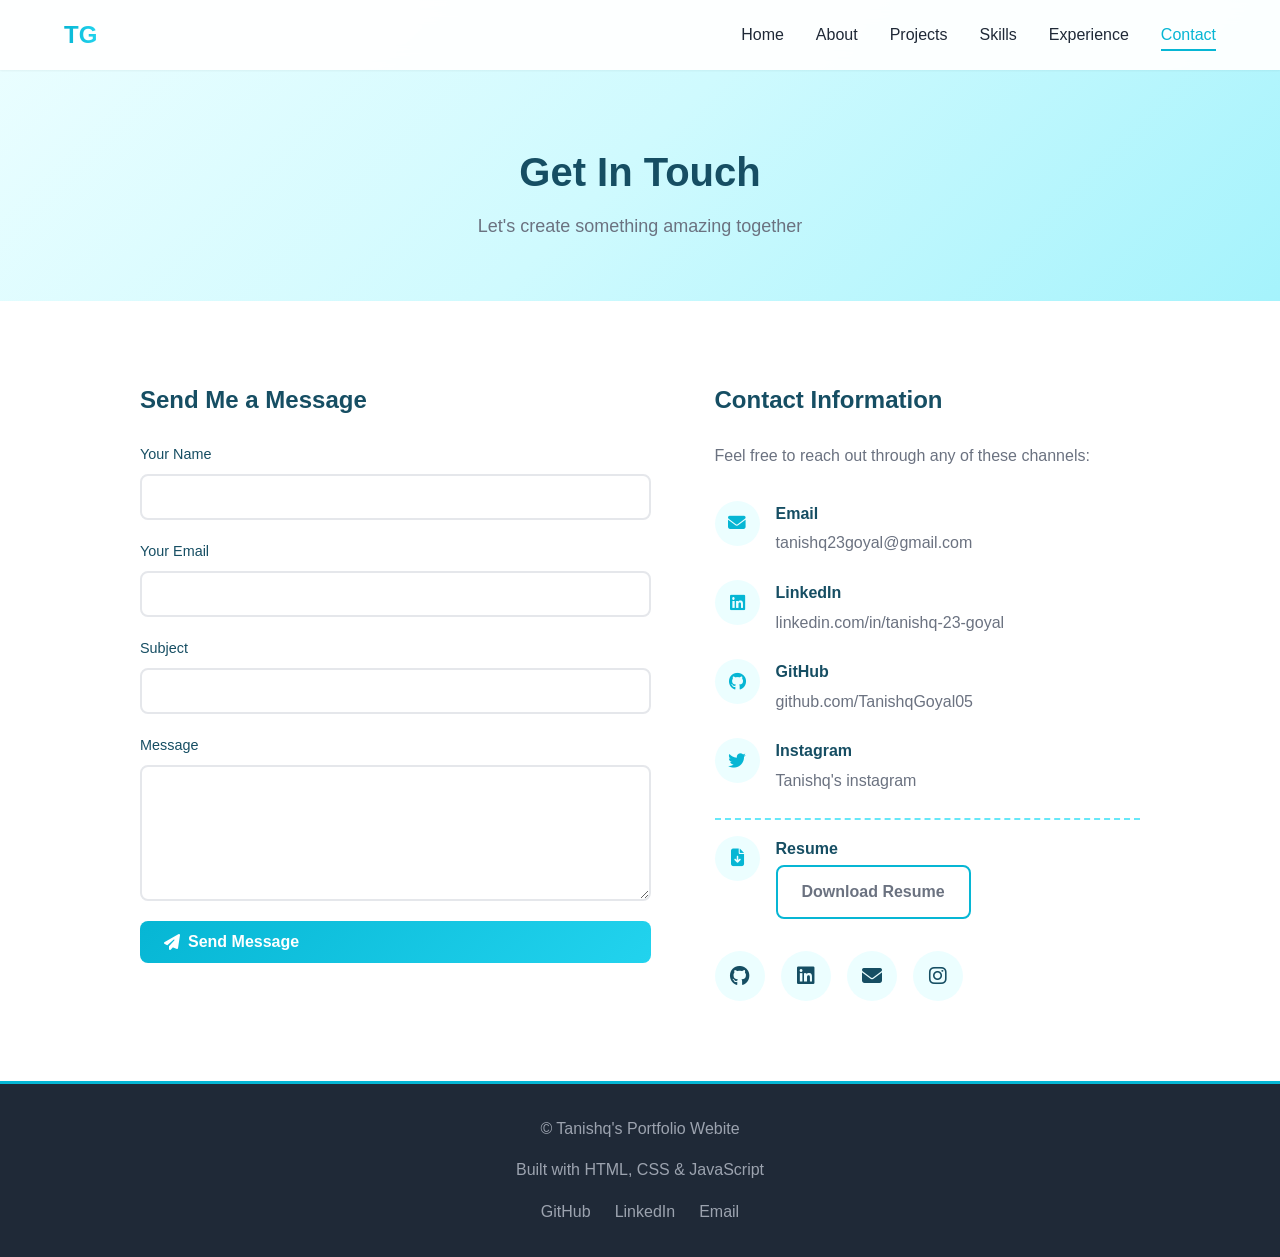
==== contact.html @ d9dd0b69 "first commit to new repo" ====
<!DOCTYPE html>
<html lang="en">
<head>
    <meta charset="UTF-8">
    <meta name="viewport" content="width=device-width, initial-scale=1.0">
    <title>Contact - Tanishq Goyal</title>
    <link rel="stylesheet" href="css/style.css">
    <link rel="stylesheet" href="https://cdnjs.cloudflare.com/ajax/libs/font-awesome/6.4.0/css/all.min.css">
</head>
<body>
    <!-- Navigation -->
    <nav class="navbar">
        <div class="container">
            <div class="logo">
                <a href="index.html">TG</a>
            </div>
            <ul class="nav-links" id="navLinks">
                <li><a href="index.html">Home</a></li>
                <li><a href="about.html">About</a></li>
                <li><a href="projects.html">Projects</a></li>
                <li><a href="skills.html">Skills</a></li>
                <li><a href="experience.html">Experience</a></li>
                <li><a href="contact.html" class="active">Contact</a></li>
            </ul>
            <div class="hamburger" id="hamburger">
                <span></span>
                <span></span>
                <span></span>
            </div>
        </div>
    </nav>

    <!-- Page Header -->
    <section class="page-header">
        <div class="container">
            <h1>Get In Touch</h1>
            <p>Let's create something amazing together</p>
        </div>
    </section>

    <!-- Contact Section -->
    <section class="contact-section">
        <div class="container">
            <div class="contact-grid">
                <!-- Contact Form -->
                <div class="contact-form-container">
                    <h2>Send Me a Message</h2>
                    <form id="contactForm" class="contact-form">
                        <div class="form-group">
                            <label for="name">Your Name</label>
                            <input type="text" id="name" name="name" required>
                        </div>
                        <div class="form-group">
                            <label for="email">Your Email</label>
                            <input type="email" id="email" name="email" required>
                        </div>
                        <div class="form-group">
                            <label for="subject">Subject</label>
                            <input type="text" id="subject" name="subject" required>
                        </div>
                        <div class="form-group">
                            <label for="message">Message</label>
                            <textarea id="message" name="message" rows="6" required></textarea>
                        </div>
                        <button type="submit" class="btn btn-primary">
                            <i class="fas fa-paper-plane"></i> Send Message
                        </button>
                    </form>
                    <div id="formStatus" class="form-status"></div>
                </div>

                <!-- Contact Info -->
                <div class="contact-info">
                    <h2>Contact Information</h2>
                    <p>Feel free to reach out through any of these channels:</p>
                    
                    <div class="contact-item">
                        <i class="fas fa-envelope"></i>
                        <div>
                            <h3>Email</h3>
                            <a href="mailto:tanishq23goyal@gmail.com">tanishq23goyal@gmail.com</a>
                        </div>
                    </div>

                    <div class="contact-item">
                        <i class="fab fa-linkedin"></i>
                        <div>
                            <h3>LinkedIn</h3>
                            <a href="https://www.linkedin.com/in/tanishq-23-goyal/" target="_blank">linkedin.com/in/tanishq-23-goyal</a>
                        </div>
                    </div>

                    <div class="contact-item">
                        <i class="fab fa-github"></i>
                        <div>
                            <h3>GitHub</h3>
                            <a href="https://github.com/TanishqGoyal05" target="_blank">github.com/TanishqGoyal05</a>
                        </div>
                    </div>

                    <div class="contact-item">
                        <i class="fab fa-twitter"></i>
                        <div>
                            <h3>Instagram</h3>
                            <a href="https://www.instagram.com/tanishq_goyal_05/" target="_blank">Tanishq's instagram</a>
                        </div>
                    </div>

                    <div class="contact-item resume-download">
                        <i class="fas fa-file-download"></i>
                        <div>
                            <h3>Resume</h3>
                            <a href="resume/Tanishq_Resume.pdf" download class="btn btn-secondary">
                                Download Resume
                            </a>
                        </div>
                    </div>

                    <div class="social-links-large">
                        <a href="https://github.com/TanishqGoyal05" target="_blank" class="social-icon">
                            <i class="fab fa-github"></i>
                        </a>
                        <a href="https://www.linkedin.com/in/tanishq-23-goyal/" target="_blank" class="social-icon">
                            <i class="fab fa-linkedin"></i>
                        </a>
                        <a href="mailto:tanishq23goyal@gmail.com" class="social-icon">
                            <i class="fas fa-envelope"></i>
                        </a>
                        <a href="https://www.instagram.com/tanishq_goyal_05/" target="_blank" class="social-icon">
                            <i class="fab fa-instagram"></i>
                        </a>
                    </div>
                </div>
            </div>
        </div>
    </section>

    <!-- Footer -->
    <footer class="footer">
        <div class="container">
            <p>&copy; Tanishq's Portfolio Webite</p>
            <p>Built with HTML, CSS & JavaScript </p></p>
            <div class="footer-links">
                <a href="https://github.com/TanishqGoyal05" target="_blank">GitHub</a>
                <a href="https://www.linkedin.com/in/tanishq-23-goyal/" target="_blank">LinkedIn</a>
                <a href="mailto:tanishq23goyal@gmail.com">Email</a>
            </div>
        </div>
    </footer>

    <script src="js/script.js"></script>
</body>
</html>
---- css/style.css ----
/* ==========================================
   CSS VARIABLES - GLOBAL + PAGE THEMES
   ========================================== */
:root {
    /* Original Global Colors */
    --primary-color: #6366f1;
    --primary-dark: #4f46e5;
    --secondary-color: #8b5cf6;
    --accent-color: #06b6d4;
    --text-dark: #1f2937;
    --text-light: #6b7280;
    --text-lighter: #9ca3af;
    --bg-white: #ffffff;
    --bg-light: #f9fafb;
    --bg-gray: #f3f4f6;
    --border-color: #e5e7eb;
    --shadow-sm: 0 1px 2px 0 rgb(0 0 0 / 0.05);
    --shadow: 0 4px 6px -1px rgb(0 0 0 / 0.1);
    --shadow-lg: 0 10px 15px -3px rgb(0 0 0 / 0.1);
    --radius: 0.5rem;
    --radius-lg: 1rem;
    --transition: all 0.3s ease;
    --container-width: 1200px;
    
    /* HOME THEME - Blue/Indigo */
    --home-primary: #6366f1;
    --home-secondary: #8b5cf6;
    --home-accent: #818cf8;
    --home-bg: linear-gradient(135deg, #eef2ff 0%, #e0e7ff 50%, #c7d2fe 100%);
    --home-bg-light: #eef2ff;
    --home-text: #312e81;
    --home-shadow: rgba(99, 102, 241, 0.25);
    
    /* ABOUT THEME - Warm Orange/Amber */
    --about-primary: #f97316;
    --about-secondary: #fb923c;
    --about-accent: #fdba74;
    --about-bg: linear-gradient(135deg, #fffbeb 0%, #fef3c7 50%, #fde68a 100%);
    --about-bg-light: #fffbeb;
    --about-text: #78350f;
    --about-shadow: rgba(249, 115, 22, 0.25);
    
    /* PROJECTS THEME - Emerald Green */
    --projects-primary: #10b981;
    --projects-secondary: #34d399;
    --projects-accent: #6ee7b7;
    --projects-bg: linear-gradient(135deg, #ecfdf5 0%, #d1fae5 50%, #a7f3d0 100%);
    --projects-bg-light: #ecfdf5;
    --projects-text: #064e3b;
    --projects-shadow: rgba(16, 185, 129, 0.25);
    
    /* SKILLS THEME - Purple/Violet */
    --skills-primary: #8b5cf6;
    --skills-secondary: #a78bfa;
    --skills-accent: #c4b5fd;
    --skills-bg: linear-gradient(135deg, #f5f3ff 0%, #ede9fe 50%, #ddd6fe 100%);
    --skills-bg-light: #f5f3ff;
    --skills-text: #4c1d95;
    --skills-shadow: rgba(139, 92, 246, 0.25);
    
    /* EXPERIENCE THEME - Rose/Pink */
    --experience-primary: #ec4899;
    --experience-secondary: #f472b6;
    --experience-accent: #f9a8d4;
    --experience-bg: linear-gradient(135deg, #fdf2f8 0%, #fce7f3 50%, #fbcfe8 100%);
    --experience-bg-light: #fdf2f8;
    --experience-text: #831843;
    --experience-shadow: rgba(236, 72, 153, 0.25);
    
    /* CONTACT THEME - Cyan/Teal */
    --contact-primary: #06b6d4;
    --contact-secondary: #22d3ee;
    --contact-accent: #67e8f9;
    --contact-bg: linear-gradient(135deg, #ecfeff 0%, #cffafe 50%, #a5f3fc 100%);
    --contact-bg-light: #ecfeff;
    --contact-text: #164e63;
    --contact-shadow: rgba(6, 182, 212, 0.25);
}

/* Reset & Base */
* {
    margin: 0;
    padding: 0;
    box-sizing: border-box;
}

html {
    scroll-behavior: smooth;
}

body {
    font-family: 'Segoe UI', Tahoma, Geneva, Verdana, sans-serif;
    line-height: 1.6;
    color: var(--text-dark);
    background-color: var(--bg-white);
}

a {
    text-decoration: none;
    color: inherit;
    transition: var(--transition);
}

img {
    max-width: 100%;
    height: auto;
    display: block;
}

.container {
    max-width: var(--container-width);
    margin: 0 auto;
    padding: 0 1.5rem;
}

/* ==========================================
   BUTTONS - BASE STYLES
   ========================================== */
.btn {
    display: inline-flex;
    align-items: center;
    gap: 0.5rem;
    padding: 0.75rem 1.5rem;
    border-radius: var(--radius);
    font-weight: 600;
    font-size: 1rem;
    cursor: pointer;
    border: none;
    transition: var(--transition);
}

.btn-primary {
    background-color: var(--primary-color);
    color: white;
}

.btn-primary:hover {
    background-color: var(--primary-dark);
    transform: translateY(-2px);
    box-shadow: var(--shadow-lg);
}

.btn-secondary {
    background-color: transparent;
    color: var(--primary-color);
    border: 2px solid var(--primary-color);
}

.btn-secondary:hover {
    background-color: var(--primary-color);
    color: white;
}

.btn-small {
    padding: 0.5rem 1rem;
    font-size: 0.875rem;
    color: var(--primary-color);
    font-weight: 600;
}

.btn-small:hover {
    color: var(--primary-dark);
}

.btn-link {
    color: var(--primary-color);
    font-weight: 600;
    padding: 0;
}

.btn-link:hover {
    color: var(--primary-dark);
    text-decoration: underline;
}

/* ==========================================
   BUTTONS - PAGE SPECIFIC THEMES
   ========================================== */

/* Home Page Buttons */
body.home .btn-primary {
    background: linear-gradient(135deg, var(--home-primary), var(--home-secondary));
}
body.home .btn-primary:hover {
    box-shadow: 0 10px 30px var(--home-shadow);
}
body.home .btn-secondary {
    color: var(--home-primary);
    border-color: var(--home-primary);
}
body.home .btn-secondary:hover {
    background: linear-gradient(135deg, var(--home-primary), var(--home-secondary));
    border-color: transparent;
}

/* About Page Buttons */
body.about .btn-primary {
    background: linear-gradient(135deg, var(--about-primary), var(--about-secondary));
}
body.about .btn-primary:hover {
    box-shadow: 0 10px 30px var(--about-shadow);
}
body.about .btn-secondary {
    color: var(--about-primary);
    border-color: var(--about-primary);
}
body.about .btn-secondary:hover {
    background: linear-gradient(135deg, var(--about-primary), var(--about-secondary));
    border-color: transparent;
}
body.about .btn-link {
    color: var(--about-primary);
}

/* Projects Page Buttons */
body.projects .btn-primary,
body.project-detail .btn-primary {
    background: linear-gradient(135deg, var(--projects-primary), var(--projects-secondary));
}
body.projects .btn-primary:hover,
body.project-detail .btn-primary:hover {
    box-shadow: 0 10px 30px var(--projects-shadow);
}
body.projects .btn-secondary,
body.project-detail .btn-secondary {
    color: var(--projects-primary);
    border-color: var(--projects-primary);
}
body.projects .btn-secondary:hover,
body.project-detail .btn-secondary:hover {
    background: linear-gradient(135deg, var(--projects-primary), var(--projects-secondary));
    border-color: transparent;
}
body.projects .btn-small,
body.project-detail .btn-small {
    color: var(--projects-primary);
}
body.projects .btn-link,
body.project-detail .btn-link {
    color: var(--projects-primary);
}

/* Skills Page Buttons */
body.skills .btn-primary {
    background: linear-gradient(135deg, var(--skills-primary), var(--skills-secondary));
}
body.skills .btn-primary:hover {
    box-shadow: 0 10px 30px var(--skills-shadow);
}

/* Experience Page Buttons */
body.experience .btn-primary {
    background: linear-gradient(135deg, var(--experience-primary), var(--experience-secondary));
}
body.experience .btn-primary:hover {
    box-shadow: 0 10px 30px var(--experience-shadow);
}
body.experience .btn-link {
    color: var(--experience-primary);
}

/* Contact Page Buttons */
body.contact .btn-primary {
    background: linear-gradient(135deg, var(--contact-primary), var(--contact-secondary));
}
body.contact .btn-primary:hover {
    box-shadow: 0 10px 30px var(--contact-shadow);
}
body.contact .btn-secondary {
    color: var(--contact-primary);
    border-color: var(--contact-primary);
}
body.contact .btn-secondary:hover {
    background: linear-gradient(135deg, var(--contact-primary), var(--contact-secondary));
    border-color: transparent;
}

/* ==========================================
   SECTION TITLES - PAGE SPECIFIC
   ========================================== */
.section-title {
    font-size: 2rem;
    margin-bottom: 2rem;
    text-align: center;
    position: relative;
    padding-bottom: 1rem;
}

.section-title::after {
    content: '';
    position: absolute;
    bottom: 0;
    left: 50%;
    transform: translateX(-50%);
    width: 60px;
    height: 4px;
    background: linear-gradient(to right, var(--primary-color), var(--secondary-color));
    border-radius: 2px;
}

body.home .section-title::after {
    background: linear-gradient(to right, var(--home-primary), var(--home-secondary));
}
body.about .section-title::after {
    background: linear-gradient(to right, var(--about-primary), var(--about-secondary));
}
body.projects .section-title::after,
body.project-detail .section-title::after {
    background: linear-gradient(to right, var(--projects-primary), var(--projects-secondary));
}
body.skills .section-title::after {
    background: linear-gradient(to right, var(--skills-primary), var(--skills-secondary));
}
body.experience .section-title::after {
    background: linear-gradient(to right, var(--experience-primary), var(--experience-secondary));
}
body.contact .section-title::after {
    background: linear-gradient(to right, var(--contact-primary), var(--contact-secondary));
}

/* ==========================================
   NAVIGATION - PAGE SPECIFIC THEMES
   ========================================== */
.navbar {
    position: fixed;
    top: 0;
    left: 0;
    right: 0;
    background-color: rgba(255, 255, 255, 0.95);
    backdrop-filter: blur(10px);
    box-shadow: var(--shadow-sm);
    z-index: 1000;
    transition: var(--transition);
}

.navbar .container {
    display: flex;
    justify-content: space-between;
    align-items: center;
    height: 70px;
}

.logo a {
    font-size: 1.5rem;
    font-weight: 800;
    background: linear-gradient(to right, var(--primary-color), var(--secondary-color));
    -webkit-background-clip: text;
    -webkit-text-fill-color: transparent;
    background-clip: text;
}

/* Page-Specific Logo Colors */
body.home .logo a {
    background: linear-gradient(to right, var(--home-primary), var(--home-secondary));
    -webkit-background-clip: text;
    background-clip: text;
}
body.about .logo a {
    background: linear-gradient(to right, var(--about-primary), var(--about-secondary));
    -webkit-background-clip: text;
    background-clip: text;
}
body.projects .logo a,
body.project-detail .logo a {
    background: linear-gradient(to right, var(--projects-primary), var(--projects-secondary));
    -webkit-background-clip: text;
    background-clip: text;
}
body.skills .logo a {
    background: linear-gradient(to right, var(--skills-primary), var(--skills-secondary));
    -webkit-background-clip: text;
    background-clip: text;
}
body.experience .logo a {
    background: linear-gradient(to right, var(--experience-primary), var(--experience-secondary));
    -webkit-background-clip: text;
    background-clip: text;
}
body.contact .logo a {
    background: linear-gradient(to right, var(--contact-primary), var(--contact-secondary));
    -webkit-background-clip: text;
    background-clip: text;
}

.nav-links {
    display: flex;
    list-style: none;
    gap: 2rem;
}

.nav-links a {
    font-weight: 500;
    color: var(--text-dark);
    position: relative;
    padding: 0.5rem 0;
}

.nav-links a::after {
    content: '';
    position: absolute;
    bottom: 0;
    left: 0;
    width: 0;
    height: 2px;
    background-color: var(--primary-color);
    transition: var(--transition);
}

.nav-links a:hover::after,
.nav-links a.active::after {
    width: 100%;
}

.nav-links a.active {
    color: var(--primary-color);
}

/* Page-Specific Nav Colors */
body.home .nav-links a::after { background-color: var(--home-primary); }
body.home .nav-links a.active { color: var(--home-primary); }

body.about .nav-links a::after { background-color: var(--about-primary); }
body.about .nav-links a.active { color: var(--about-primary); }

body.projects .nav-links a::after,
body.project-detail .nav-links a::after { background-color: var(--projects-primary); }
body.projects .nav-links a.active,
body.project-detail .nav-links a.active { color: var(--projects-primary); }

body.skills .nav-links a::after { background-color: var(--skills-primary); }
body.skills .nav-links a.active { color: var(--skills-primary); }

body.experience .nav-links a::after { background-color: var(--experience-primary); }
body.experience .nav-links a.active { color: var(--experience-primary); }

body.contact .nav-links a::after { background-color: var(--contact-primary); }
body.contact .nav-links a.active { color: var(--contact-primary); }

/* Hamburger Menu */
.hamburger {
    display: none;
    flex-direction: column;
    cursor: pointer;
    gap: 5px;
}

.hamburger span {
    width: 25px;
    height: 3px;
    background-color: var(--text-dark);
    border-radius: 3px;
    transition: var(--transition);
}

/* ==========================================
   HOME PAGE THEME
   ========================================== */
body.home {
    background-color: var(--home-bg-light);
}

body.home .hero {
    min-height: 100vh;
    display: flex;
    align-items: center;
    padding-top: 70px;
    background: var(--home-bg);
}

body.home .hero-content {
    text-align: center;
    max-width: 800px;
    margin: 0 auto;
}

body.home .hero-title {
    font-size: 3.5rem;
    margin-bottom: 1rem;
    line-height: 1.2;
    color: var(--home-text);
}

body.home .highlight {
    background: linear-gradient(to right, var(--home-primary), var(--home-secondary));
    -webkit-background-clip: text;
    -webkit-text-fill-color: transparent;
    background-clip: text;
}

body.home .hero-subtitle {
    font-size: 1.5rem;
    color: var(--text-light);
    margin-bottom: 1rem;
    font-weight: 500;
}

body.home .hero-description {
    font-size: 1.125rem;
    color: var(--text-light);
    margin-bottom: 2rem;
    max-width: 600px;
    margin-left: auto;
    margin-right: auto;
}

body.home .hero-buttons {
    display: flex;
    gap: 1rem;
    justify-content: center;
    margin-bottom: 3rem;
}

body.home .social-links {
    display: flex;
    justify-content: center;
    gap: 1.5rem;
}

body.home .social-links a {
    font-size: 1.5rem;
    color: var(--text-light);
    transition: var(--transition);
}

body.home .social-links a:hover {
    color: var(--home-primary);
    transform: translateY(-3px);
}

body.home .about-preview {
    padding: 80px 0;
    text-align: center;
    background: white;
}

body.home .about-text {
    max-width: 700px;
    margin: 0 auto 1.5rem;
    font-size: 1.125rem;
    color: var(--text-light);
    line-height: 1.8;
}

body.home .featured-projects {
    padding: 80px 0;
    background-color: var(--home-bg-light);
}

body.home .cta-section {
    padding: 100px 0;
    text-align: center;
    background: linear-gradient(135deg, var(--home-primary), var(--home-secondary));
    color: white;
}

body.home .cta-section h2 {
    font-size: 2.5rem;
    margin-bottom: 1rem;
}

body.home .cta-section p {
    font-size: 1.125rem;
    margin-bottom: 2rem;
    opacity: 0.9;
}

body.home .cta-section .btn-primary {
    background-color: white;
    color: var(--home-primary);
}

body.home .cta-section .btn-primary:hover {
    background-color: var(--bg-light);
    box-shadow: 0 10px 30px rgba(0, 0, 0, 0.2);
}

/* ==========================================
   ABOUT PAGE THEME
   ========================================== */
body.about {
    background-color: var(--about-bg-light);
}

body.about .page-header {
    padding: 140px 0 60px;
    background: var(--about-bg);
    text-align: center;
}

body.about .page-header h1 {
    font-size: 2.5rem;
    margin-bottom: 0.5rem;
    color: var(--about-text);
}

body.about .page-header p {
    color: var(--text-light);
    font-size: 1.125rem;
}

body.about .about-content {
    padding: 80px 0;
    background: white;
}

body.about .about-grid {
    display: grid;
    grid-template-columns: 300px 1fr;
    gap: 4rem;
    align-items: start;
}

body.about .about-image img {
    width: 100%;
    border-radius: var(--radius-lg);
    box-shadow: var(--shadow-lg);
    border: 4px solid var(--about-accent);
}

body.about .about-text h2 {
    font-size: 2rem;
    margin-bottom: 1.5rem;
    color: var(--about-text);
}

body.about .about-text p {
    color: var(--text-light);
    margin-bottom: 1rem;
    line-height: 1.8;
}

body.about .education-section {
    padding: 60px 0;
    background: var(--about-bg-light);
}

body.about .education-card {
    display: flex;
    gap: 2rem;
    background: white;
    padding: 2rem;
    border-radius: var(--radius-lg);
    box-shadow: var(--shadow);
    max-width: 800px;
    margin: 0 auto;
    border-left: 4px solid var(--about-primary);
}

body.about .education-icon {
    width: 60px;
    height: 60px;
    background: linear-gradient(135deg, var(--about-primary), var(--about-secondary));
    border-radius: 50%;
    display: flex;
    align-items: center;
    justify-content: center;
    color: white;
    font-size: 1.5rem;
    flex-shrink: 0;
}

body.about .education-content h3 {
    font-size: 1.25rem;
    margin-bottom: 0.25rem;
    color: var(--about-text);
}

body.about .college-name {
    color: var(--about-primary);
    font-weight: 600;
    margin-bottom: 0.25rem;
}

body.about .duration {
    color: var(--text-lighter);
    font-size: 0.9rem;
    margin-bottom: 1rem;
}

body.about .coursework {
    color: var(--text-light);
    line-height: 1.6;
}

body.about .current-activities {
    padding: 80px 0;
    background: white;
}

body.about .activities-grid {
    display: grid;
    grid-template-columns: repeat(auto-fit, minmax(250px, 1fr));
    gap: 2rem;
}

body.about .activity-card {
    text-align: center;
    padding: 2rem;
    border-radius: var(--radius-lg);
    background: var(--bg-white);
    box-shadow: var(--shadow);
    transition: var(--transition);
    border-top: 3px solid transparent;
}

body.about .activity-card:hover {
    transform: translateY(-5px);
    box-shadow: var(--shadow-lg);
    border-top-color: var(--about-primary);
}

body.about .activity-card i {
    font-size: 2.5rem;
    color: var(--about-primary);
    margin-bottom: 1rem;
}

body.about .activity-card h3 {
    margin-bottom: 0.5rem;
    color: var(--about-text);
}

body.about .activity-card p {
    color: var(--text-light);
    font-size: 0.95rem;
}

body.about .interests-section {
    padding: 60px 0;
    background: var(--about-bg);
    text-align: center;
}

body.about .interests-text {
    max-width: 700px;
    margin: 0 auto;
    color: var(--text-light);
    font-size: 1.125rem;
    line-height: 1.8;
}

/* ==========================================
   PROJECTS PAGE THEME
   ========================================== */
body.projects,
body.project-detail {
    background-color: var(--projects-bg-light);
}

body.projects .page-header,
body.project-detail .page-header {
    padding: 140px 0 60px;
    background: var(--projects-bg);
    text-align: center;
}

body.projects .page-header h1,
body.project-detail .page-header h1 {
    font-size: 2.5rem;
    margin-bottom: 0.5rem;
    color: var(--projects-text);
}

body.projects .page-header p,
body.project-detail .page-header p {
    color: var(--text-light);
    font-size: 1.125rem;
}

body.projects .projects-section {
    padding: 80px 0;
    background: white;
}

/* Project Cards */
.projects-grid {
    display: grid;
    grid-template-columns: repeat(auto-fit, minmax(300px, 1fr));
    gap: 2rem;
}

.project-card {
    background: var(--bg-white);
    border-radius: var(--radius-lg);
    overflow: hidden;
    box-shadow: var(--shadow);
    transition: var(--transition);
    border: 1px solid var(--border-color);
}

body.projects .project-card {
    border-top: 3px solid transparent;
}

body.projects .project-card:hover {
    transform: translateY(-5px);
    box-shadow: var(--shadow-lg);
    border-top-color: var(--projects-primary);
}

.project-image {
    position: relative;
    overflow: hidden;
    height: 200px;
}

.project-image img {
    width: 100%;
    height: 100%;
    object-fit: cover;
    transition: var(--transition);
}

.project-card:hover .project-image img {
    transform: scale(1.05);
}

.project-overlay {
    position: absolute;
    top: 0;
    left: 0;
    right: 0;
    bottom: 0;
    background: rgba(99, 102, 241, 0.9);
    display: flex;
    align-items: center;
    justify-content: center;
    opacity: 0;
    transition: var(--transition);
}

body.projects .project-overlay {
    background: linear-gradient(135deg, rgba(16, 185, 129, 0.9), rgba(52, 211, 153, 0.9));
}

.project-card:hover .project-overlay {
    opacity: 1;
}

.overlay-link {
    color: white;
    font-weight: 600;
    padding: 0.75rem 1.5rem;
    border: 2px solid white;
    border-radius: var(--radius);
}

.project-content {
    padding: 1.5rem;
}

.project-header {
    display: flex;
    justify-content: space-between;
    align-items: center;
    margin-bottom: 0.75rem;
}

.project-tag {
    padding: 0.25rem 0.75rem;
    border-radius: 20px;
    font-size: 0.75rem;
    font-weight: 600;
    text-transform: uppercase;
    letter-spacing: 0.5px;
}

.project-tag.hackathon {
    background-color: #fef3c7;
    color: #92400e;
}

.project-tag.workshop {
    background-color: var(--projects-bg-light);
    color: var(--projects-text);
}

.project-tag.blockchain {
    background-color: #e0e7ff;
    color: #3730a3;
}

.project-links {
    display: flex;
    gap: 0.75rem;
}

.project-links a {
    color: var(--text-light);
    font-size: 1.1rem;
}

body.projects .project-links a:hover,
body.project-detail .project-links a:hover {
    color: var(--projects-primary);
}

.project-content h3 {
    font-size: 1.25rem;
    margin-bottom: 0.5rem;
    color: var(--text-dark);
}

.project-content p {
    color: var(--text-light);
    font-size: 0.95rem;
    margin-bottom: 1rem;
    line-height: 1.6;
}

.tech-stack {
    display: flex;
    flex-wrap: wrap;
    gap: 0.5rem;
    margin-bottom: 1rem;
}

.tech-stack span {
    padding: 0.25rem 0.75rem;
    background-color: var(--bg-gray);
    color: var(--text-light);
    border-radius: 20px;
    font-size: 0.8rem;
    font-weight: 500;
}

body.projects .tech-stack span {
    background-color: var(--projects-bg-light);
    color: var(--projects-text);
}

/* Project Detail Page */
body.project-detail .project-detail-hero {
    padding: 140px 0 60px;
    background: var(--projects-bg);
}

body.project-detail .project-detail-content {
    padding: 60px 0;
    background: white;
}

body.project-detail .project-context-banner {
    display: inline-block;
    padding: 0.5rem 1rem;
    background: linear-gradient(135deg, var(--projects-primary), var(--projects-secondary));
    color: white;
    border-radius: 20px;
    font-size: 0.875rem;
    font-weight: 600;
    margin-bottom: 1.5rem;
}

body.project-detail .project-detail-title {
    font-size: 2.5rem;
    margin-bottom: 1rem;
    color: var(--projects-text);
}

body.project-detail .project-detail-description {
    font-size: 1.125rem;
    color: var(--text-light);
    max-width: 700px;
    line-height: 1.8;
    margin-bottom: 2rem;
}

body.project-detail .project-detail-links {
    display: flex;
    gap: 1rem;
    margin-bottom: 3rem;
}

body.project-detail .project-detail-section {
    margin-bottom: 3rem;
}

body.project-detail .project-detail-section h2 {
    font-size: 1.5rem;
    margin-bottom: 1rem;
    color: var(--projects-text);
    position: relative;
    padding-bottom: 0.5rem;
}

body.project-detail .project-detail-section h2::after {
    content: '';
    position: absolute;
    bottom: 0;
    left: 0;
    width: 40px;
    height: 3px;
    background: linear-gradient(to right, var(--projects-primary), var(--projects-secondary));
    border-radius: 2px;
}

body.project-detail .project-detail-section p,
body.project-detail .project-detail-section ul {
    color: var(--text-light);
    line-height: 1.8;
}

body.project-detail .project-detail-section ul {
    list-style-position: inside;
    margin-left: 1rem;
}

body.project-detail .project-detail-section li {
    margin-bottom: 0.5rem;
}

body.project-detail .project-gallery {
    display: grid;
    grid-template-columns: repeat(auto-fit, minmax(300px, 1fr));
    gap: 1.5rem;
    margin: 2rem 0;
}

body.project-detail .project-gallery img {
    border-radius: var(--radius);
    box-shadow: var(--shadow);
    border: 3px solid var(--projects-accent);
}

body.project-detail .project-nav {
    display: flex;
    justify-content: space-between;
    margin-top: 4rem;
    padding-top: 2rem;
    border-top: 1px solid var(--border-color);
}

/* ==========================================
   SKILLS PAGE THEME
   ========================================== */
body.skills {
    background-color: var(--skills-bg-light);
}

body.skills .page-header {
    padding: 140px 0 60px;
    background: var(--skills-bg);
    text-align: center;
}

body.skills .page-header h1 {
    font-size: 2.5rem;
    margin-bottom: 0.5rem;
    color: var(--skills-text);
}

body.skills .page-header p {
    color: var(--text-light);
    font-size: 1.125rem;
}

body.skills .skills-section {
    padding: 80px 0;
    background: white;
}

body.skills .skill-category {
    margin-bottom: 4rem;
}

body.skills .skill-category:last-child {
    margin-bottom: 0;
}

body.skills .category-title {
    font-size: 1.5rem;
    margin-bottom: 1.5rem;
    display: flex;
    align-items: center;
    gap: 0.75rem;
    color: var(--skills-text);
}

body.skills .category-title i {
    color: var(--skills-primary);
}

body.skills .skills-grid {
    display: grid;
    grid-template-columns: repeat(auto-fill, minmax(120px, 1fr));
    gap: 1.5rem;
}

body.skills .skill-card {
    background: var(--bg-white);
    border: 2px solid var(--border-color);
    border-radius: var(--radius);
    padding: 1.5rem;
    text-align: center;
    transition: var(--transition);
    cursor: default;
}

body.skills .skill-card:hover {
    border-color: var(--skills-primary);
    transform: translateY(-5px);
    box-shadow: 0 10px 30px var(--skills-shadow);
    background: var(--skills-bg-light);
}

body.skills .skill-card i {
    font-size: 2.5rem;
    margin-bottom: 0.75rem;
    color: var(--skills-primary);
}

body.skills .skill-card h3 {
    font-size: 0.95rem;
    color: var(--skills-text);
    font-weight: 600;
}

body.skills .skill-category.learning {
    background: var(--skills-bg);
    padding: 2rem;
    border-radius: var(--radius-lg);
    border: 2px dashed var(--skills-primary);
}

body.skills .learning-card {
    background: white;
    border-style: dashed;
    border-color: var(--skills-secondary);
}

body.skills .learning-card:hover {
    border-color: var(--skills-primary);
    background: var(--skills-bg-light);
}

/* ==========================================
   EXPERIENCE PAGE THEME
   ========================================== */
body.experience {
    background-color: var(--experience-bg-light);
}

body.experience .page-header {
    padding: 140px 0 60px;
    background: var(--experience-bg);
    text-align: center;
}

body.experience .page-header h1 {
    font-size: 2.5rem;
    margin-bottom: 0.5rem;
    color: var(--experience-text);
}

body.experience .page-header p {
    color: var(--text-light);
    font-size: 1.125rem;
}

body.experience .experience-section {
    padding: 80px 0;
    background: white;
}

body.experience .experience-section .container {
    max-width: 800px;
}

body.experience .experience-item {
    position: relative;
    padding-left: 3rem;
    padding-bottom: 3rem;
    border-left: 3px solid var(--experience-accent);
    margin-left: 1rem;
}

body.experience .experience-item:last-child {
    border-left-color: transparent;
    padding-bottom: 0;
}

body.experience .experience-icon {
    position: absolute;
    left: -1.1rem;
    top: 0;
    width: 2.2rem;
    height: 2.2rem;
    background: linear-gradient(135deg, var(--experience-primary), var(--experience-secondary));
    border-radius: 50%;
    display: flex;
    align-items: center;
    justify-content: center;
    color: white;
    font-size: 0.9rem;
    box-shadow: 0 4px 15px var(--experience-shadow);
}

body.experience .experience-content h3 {
    font-size: 1.25rem;
    margin-bottom: 0.25rem;
    color: var(--experience-text);
}

body.experience .experience-role {
    color: var(--experience-primary);
    font-weight: 600;
    margin-bottom: 0.25rem;
}

body.experience .experience-duration {
    color: var(--text-lighter);
    font-size: 0.9rem;
    margin-bottom: 1rem;
}

body.experience .experience-description {
    color: var(--text-light);
    line-height: 1.6;
    margin-bottom: 1rem;
}

body.experience .experience-highlights {
    list-style: none;
    margin-bottom: 1rem;
}

body.experience .experience-highlights li {
    color: var(--text-light);
    padding-left: 1.5rem;
    position: relative;
    margin-bottom: 0.5rem;
    font-size: 0.95rem;
}

body.experience .experience-highlights li::before {
    content: '→';
    position: absolute;
    left: 0;
    color: var(--experience-primary);
    font-weight: bold;
}

body.experience .tech-stack span {
    background-color: var(--experience-bg-light);
    color: var(--experience-text);
}

body.experience .certifications-section {
    padding: 60px 0;
    background: var(--experience-bg);
}

body.experience .certifications-grid {
    display: grid;
    grid-template-columns: repeat(auto-fit, minmax(280px, 1fr));
    gap: 2rem;
}

body.experience .cert-card {
    background: white;
    padding: 2rem;
    border-radius: var(--radius-lg);
    text-align: center;
    box-shadow: var(--shadow);
    transition: var(--transition);
    border-top: 4px solid var(--experience-primary);
}

body.experience .cert-card:hover {
    transform: translateY(-5px);
    box-shadow: 0 15px 35px var(--experience-shadow);
}

body.experience .cert-card i {
    font-size: 2.5rem;
    color: var(--experience-primary);
    margin-bottom: 1rem;
}

body.experience .cert-card h3 {
    margin-bottom: 0.5rem;
    color: var(--experience-text);
}

body.experience .cert-issuer {
    color: var(--experience-primary);
    font-weight: 600;
    margin-bottom: 0.25rem;
}

body.experience .cert-date {
    color: var(--text-lighter);
    font-size: 0.9rem;
}

/* ==========================================
   CONTACT PAGE THEME
   ========================================== */
body.contact {
    background-color: var(--contact-bg-light);
}

body.contact .page-header {
    padding: 140px 0 60px;
    background: var(--contact-bg);
    text-align: center;
}

body.contact .page-header h1 {
    font-size: 2.5rem;
    margin-bottom: 0.5rem;
    color: var(--contact-text);
}

body.contact .page-header p {
    color: var(--text-light);
    font-size: 1.125rem;
}

body.contact .contact-section {
    padding: 80px 0;
    background: white;
}

body.contact .contact-grid {
    display: grid;
    grid-template-columns: 1.2fr 1fr;
    gap: 4rem;
    max-width: 1000px;
    margin: 0 auto;
}

body.contact .contact-form-container h2,
body.contact .contact-info h2 {
    margin-bottom: 1.5rem;
    color: var(--contact-text);
}

body.contact .contact-form {
    display: flex;
    flex-direction: column;
    gap: 1.25rem;
}

body.contact .form-group {
    display: flex;
    flex-direction: column;
}

body.contact .form-group label {
    margin-bottom: 0.5rem;
    color: var(--contact-text);
    font-weight: 500;
    font-size: 0.9rem;
}

body.contact .form-group input,
body.contact .form-group textarea {
    padding: 0.75rem 1rem;
    border: 2px solid var(--border-color);
    border-radius: var(--radius);
    font-family: inherit;
    font-size: 1rem;
    transition: var(--transition);
}

body.contact .form-group input:focus,
body.contact .form-group textarea:focus {
    outline: none;
    border-color: var(--contact-primary);
    box-shadow: 0 0 0 4px var(--contact-shadow);
}

body.contact .contact-info p {
    color: var(--text-light);
    margin-bottom: 2rem;
}

body.contact .contact-item {
    display: flex;
    align-items: flex-start;
    gap: 1rem;
    margin-bottom: 1.5rem;
}

body.contact .contact-item i {
    width: 45px;
    height: 45px;
    background: var(--contact-bg-light);
    border-radius: 50%;
    display: flex;
    align-items: center;
    justify-content: center;
    color: var(--contact-primary);
    font-size: 1.1rem;
    flex-shrink: 0;
    transition: var(--transition);
}

body.contact .contact-item:hover i {
    background: linear-gradient(135deg, var(--contact-primary), var(--contact-secondary));
    color: white;
}

body.contact .contact-item h3 {
    font-size: 1rem;
    margin-bottom: 0.25rem;
    color: var(--contact-text);
}

body.contact .contact-item a {
    color: var(--text-light);
}

body.contact .contact-item a:hover {
    color: var(--contact-primary);
}

body.contact .resume-download {
    padding-top: 1rem;
    border-top: 2px dashed var(--contact-accent);
    margin-top: 1rem;
}

body.contact .social-links-large {
    display: flex;
    gap: 1rem;
    margin-top: 2rem;
}

body.contact .social-icon {
    width: 50px;
    height: 50px;
    background-color: var(--contact-bg-light);
    border-radius: 50%;
    display: flex;
    align-items: center;
    justify-content: center;
    color: var(--contact-text);
    font-size: 1.25rem;
    transition: var(--transition);
}

body.contact .social-icon:hover {
    background: linear-gradient(135deg, var(--contact-primary), var(--contact-secondary));
    color: white;
    transform: translateY(-5px);
    box-shadow: 0 10px 25px var(--contact-shadow);
}

body.contact .form-status {
    margin-top: 1rem;
    padding: 1rem;
    border-radius: var(--radius);
    display: none;
}

body.contact .form-status.success {
    display: block;
    background-color: var(--contact-bg-light);
    color: var(--contact-text);
    border-left: 4px solid var(--contact-primary);
}

body.contact .form-status.error {
    display: block;
    background-color: #fee2e2;
    color: #991b1b;
    border-left: 4px solid #dc2626;
}

/* ==========================================
   FOOTER - ADAPTS TO PAGE THEME
   ========================================== */
.footer {
    background-color: var(--text-dark);
    color: var(--text-lighter);
    padding: 2rem 0;
    text-align: center;
}

.footer p {
    margin-bottom: 1rem;
}

.footer-links {
    display: flex;
    justify-content: center;
    gap: 1.5rem;
}

.footer-links a {
    color: var(--text-lighter);
}

.footer-links a:hover {
    color: white;
}

/* Page-Specific Footer Accents */
body.home .footer {
    border-top: 3px solid var(--home-primary);
}
body.about .footer {
    border-top: 3px solid var(--about-primary);
}
body.projects .footer,
body.project-detail .footer {
    border-top: 3px solid var(--projects-primary);
}
body.skills .footer {
    border-top: 3px solid var(--skills-primary);
}
body.experience .footer {
    border-top: 3px solid var(--experience-primary);
}
body.contact .footer {
    border-top: 3px solid var(--contact-primary);
}

/* ==========================================
   RESPONSIVE DESIGN
   ========================================== */
@media (max-width: 768px) {
    .nav-links {
        position: fixed;
        left: -100%;
        top: 70px;
        flex-direction: column;
        background-color: white;
        width: 100%;
        text-align: center;
        transition: 0.3s;
        box-shadow: 0 10px 27px rgba(0,0,0,0.05);
        padding: 2rem 0;
    }

    .nav-links.active {
        left: 0;
    }

    .hamburger {
        display: flex;
    }

    body.home .hero-title {
        font-size: 2.5rem;
    }

    body.home .hero-subtitle {
        font-size: 1.25rem;
    }

    body.home .hero-buttons {
        flex-direction: column;
        align-items: center;
    }

    body.about .about-grid {
        grid-template-columns: 1fr;
        gap: 2rem;
    }

    body.about .about-image {
        max-width: 250px;
        margin: 0 auto;
    }

    body.about .education-card {
        flex-direction: column;
        text-align: center;
    }

    body.contact .contact-grid {
        grid-template-columns: 1fr;
        gap: 3rem;
    }

    body.project-detail .project-nav {
        flex-direction: column;
        gap: 1rem;
        align-items: center;
    }

    .section-title {
        font-size: 1.75rem;
    }

    .projects-grid {
        grid-template-columns: 1fr;
    }

    body.skills .skills-grid {
        grid-template-columns: repeat(2, 1fr);
    }
}

@media (max-width: 480px) {
    body.home .hero-title {
        font-size: 2rem;
    }
}
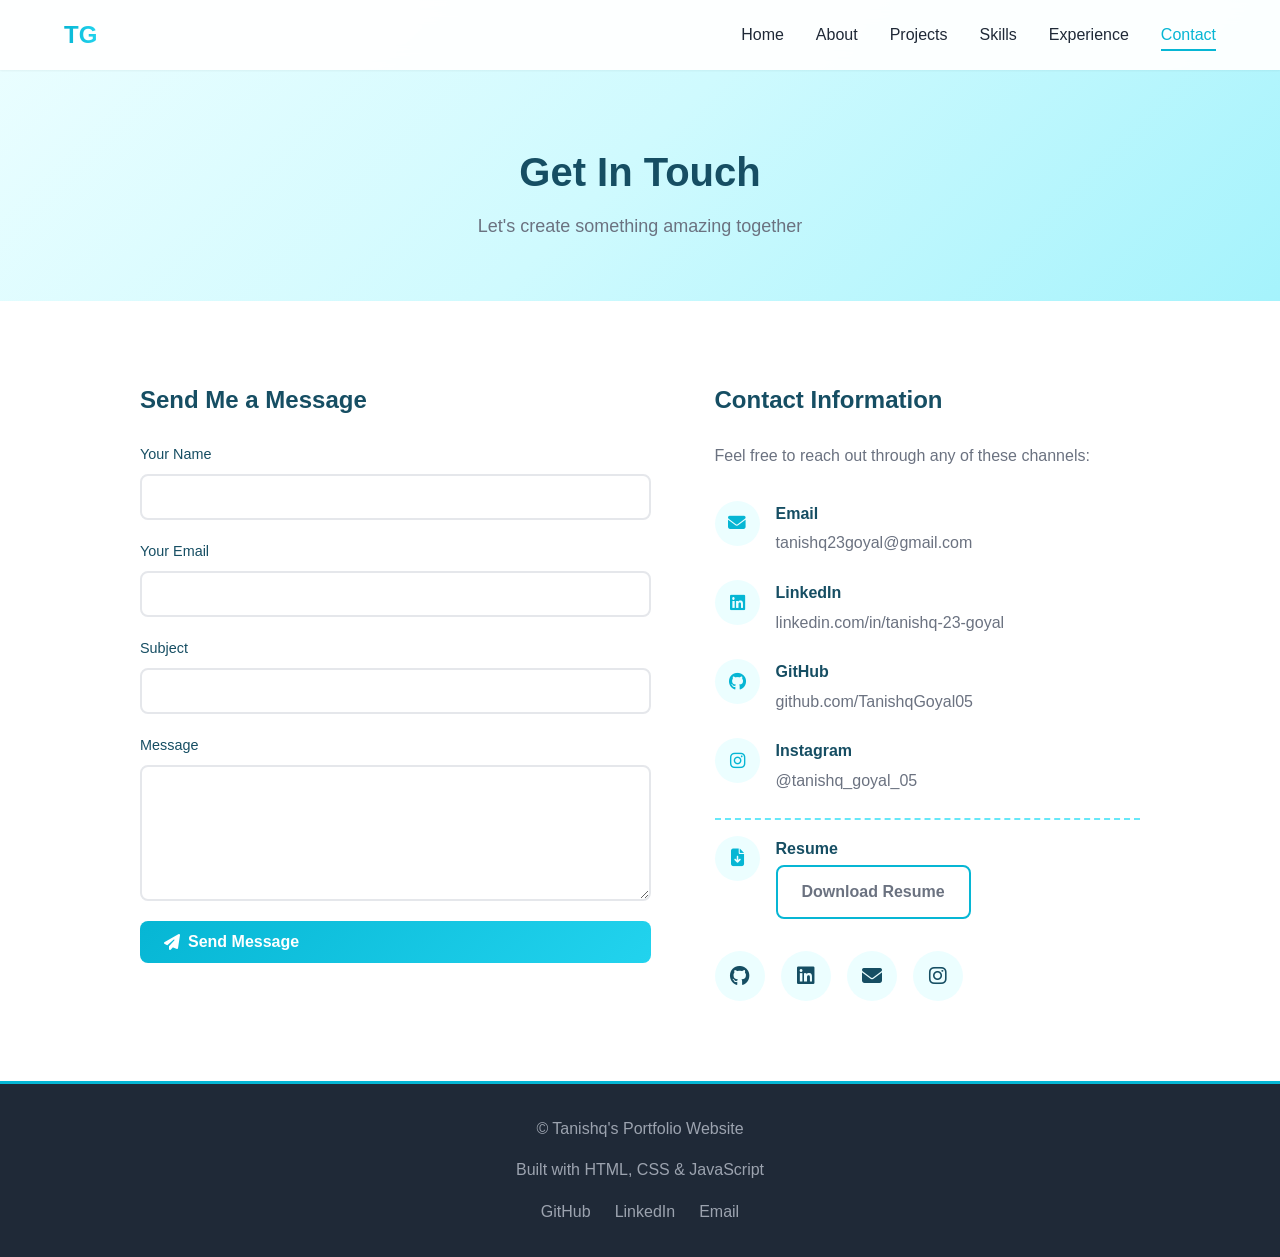
==== commit f3af6633: "Integrate Formspree for contact form submissions Updated the contact form to use Formspree for submi" ====
--- a/contact.html
+++ b/contact.html
@@ -42,30 +42,52 @@
     <section class="contact-section">
         <div class="container">
             <div class="contact-grid">
-                <!-- Contact Form -->
+                <!-- Contact Form with Formspree -->
                 <div class="contact-form-container">
                     <h2>Send Me a Message</h2>
-                    <form id="contactForm" class="contact-form">
+                    
+                    <!-- UPDATED FORM WITH FORMSPREE -->
+                    <form 
+                        id="contactForm" 
+                        class="contact-form" 
+                        action="https://formspree.io/f/xlgojagk" 
+                        method="POST"
+                    >
+                        <!-- Honeypot for spam protection -->
+                        <input type="text" name="_gotcha" style="display:none">
+                        
+                        <!-- Redirect after submission -->
+                        <input type="hidden" name="_next" value="https://tanishqgoyal.vercel.app/contact.html?submitted=true">
+                        
+                        <!-- Email subject line -->
+                        <input type="hidden" name="_subject" value="New Portfolio Message!">
+                        
                         <div class="form-group">
                             <label for="name">Your Name</label>
                             <input type="text" id="name" name="name" required>
                         </div>
+                        
                         <div class="form-group">
                             <label for="email">Your Email</label>
                             <input type="email" id="email" name="email" required>
                         </div>
+                        
                         <div class="form-group">
                             <label for="subject">Subject</label>
                             <input type="text" id="subject" name="subject" required>
                         </div>
+                        
                         <div class="form-group">
                             <label for="message">Message</label>
                             <textarea id="message" name="message" rows="6" required></textarea>
                         </div>
+                        
                         <button type="submit" class="btn btn-primary">
                             <i class="fas fa-paper-plane"></i> Send Message
                         </button>
                     </form>
+                    
+                    <!-- Success Message (shown after form submission) -->
                     <div id="formStatus" class="form-status"></div>
                 </div>
 
@@ -99,10 +121,10 @@
                     </div>
 
                     <div class="contact-item">
-                        <i class="fab fa-twitter"></i>
+                        <i class="fab fa-instagram"></i>
                         <div>
                             <h3>Instagram</h3>
-                            <a href="https://www.instagram.com/tanishq_goyal_05/" target="_blank">Tanishq's instagram</a>
+                            <a href="https://www.instagram.com/tanishq_goyal_05/" target="_blank">@tanishq_goyal_05</a>
                         </div>
                     </div>
 
@@ -138,8 +160,8 @@
     <!-- Footer -->
     <footer class="footer">
         <div class="container">
-            <p>&copy; Tanishq's Portfolio Webite</p>
-            <p>Built with HTML, CSS & JavaScript </p></p>
+            <p>&copy; Tanishq's Portfolio Website</p>
+            <p>Built with HTML, CSS & JavaScript</p>
             <div class="footer-links">
                 <a href="https://github.com/TanishqGoyal05" target="_blank">GitHub</a>
                 <a href="https://www.linkedin.com/in/tanishq-23-goyal/" target="_blank">LinkedIn</a>
@@ -149,5 +171,28 @@
     </footer>
 
     <script src="js/script.js"></script>
+    
+    <!-- Show success message if redirected after form submission -->
+    <script>
+        // Check if form was submitted successfully
+        const urlParams = new URLSearchParams(window.location.search);
+        if (urlParams.get('submitted') === 'true') {
+            const formStatus = document.getElementById('formStatus');
+            if (formStatus) {
+                formStatus.className = 'form-status success';
+                formStatus.innerHTML = '<i class="fas fa-check-circle"></i> Thank you! Your message has been sent successfully. I\'ll get back to you soon.';
+                formStatus.style.display = 'block';
+                
+                // Hide the form
+                const contactForm = document.getElementById('contactForm');
+                if (contactForm) {
+                    contactForm.style.display = 'none';
+                }
+                
+                // Remove the query parameter from URL
+                window.history.replaceState({}, document.title, window.location.pathname);
+            }
+        }
+    </script>
 </body>
-</html>+</html>
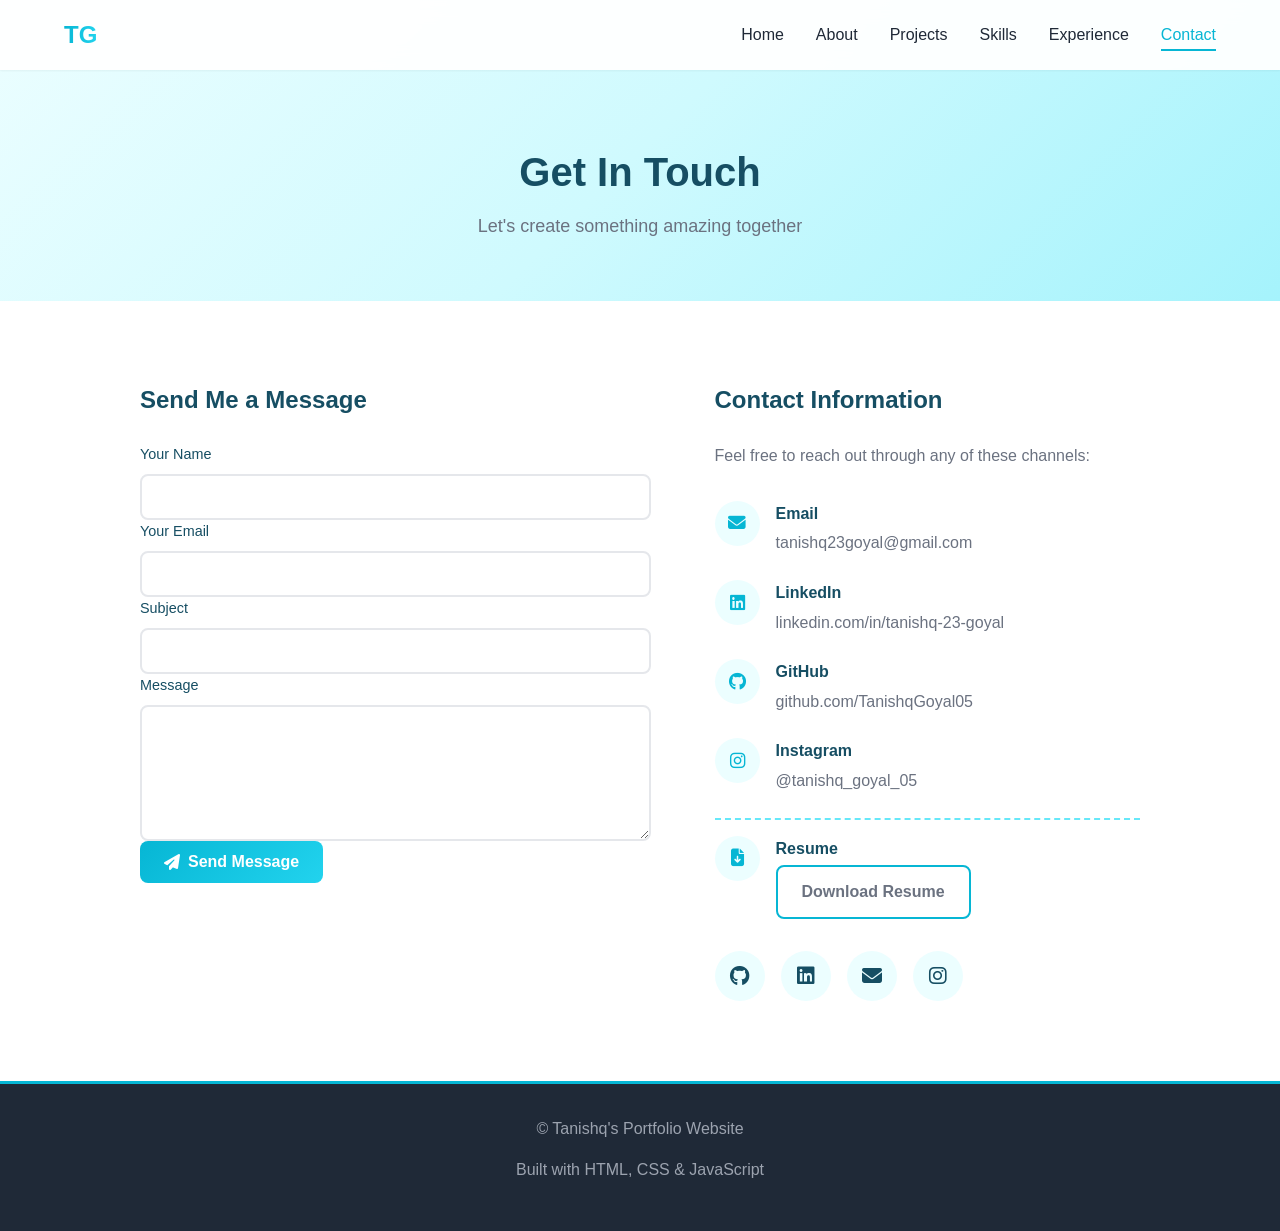
==== commit a1fa4fa4: "Update contact.html" ====
--- a/contact.html
+++ b/contact.html
@@ -8,6 +8,7 @@
     <link rel="stylesheet" href="https://cdnjs.cloudflare.com/ajax/libs/font-awesome/6.4.0/css/all.min.css">
 </head>
 <body>
+
     <!-- Navigation -->
     <nav class="navbar">
         <div class="container">
@@ -42,44 +43,43 @@
     <section class="contact-section">
         <div class="container">
             <div class="contact-grid">
-                <!-- Contact Form with Formspree -->
+                <!-- Contact Form with FormSubmit -->
                 <div class="contact-form-container">
                     <h2>Send Me a Message</h2>
                     
-                    <!-- UPDATED FORM WITH FORMSPREE -->
+                    <!-- FORM WITH FORMSUBMIT (No Signup Needed) -->
                     <form 
-                        id="contactForm" 
-                        class="contact-form" 
-                        action="https://formspree.io/f/xlgojagk" 
+                        action="https://formsubmit.co/el/xenene" 
                         method="POST"
                     >
-                        <!-- Honeypot for spam protection -->
-                        <input type="text" name="_gotcha" style="display:none">
+                        <!-- FormSubmit Hidden Fields -->
+                        <input type="hidden" name="_subject" value="New Portfolio Message!">
+                        <input type="hidden" name="_captcha" value="false">
+                        <input type="hidden" name="_template" value="table">
+                        <input type="hidden" name="_next" value="https://tanishqgoyal.vercel.app/contact.html?success=true">
                         
-                        <!-- Redirect after submission -->
-                        <input type="hidden" name="_next" value="https://tanishqgoyal.vercel.app/contact.html?submitted=true">
+                        <!-- Honeypot Field for Spam Protection -->
+                        <input type="text" name="_honey" style="display:none">
                         
-                        <!-- Email subject line -->
-                        <input type="hidden" name="_subject" value="New Portfolio Message!">
-                        
+                        <!-- Form Fields -->
                         <div class="form-group">
                             <label for="name">Your Name</label>
-                            <input type="text" id="name" name="name" required>
+                            <input type="text" id="name" name="Name" required>
                         </div>
                         
                         <div class="form-group">
                             <label for="email">Your Email</label>
-                            <input type="email" id="email" name="email" required>
+                            <input type="email" id="email" name="Email" required>
                         </div>
                         
                         <div class="form-group">
                             <label for="subject">Subject</label>
-                            <input type="text" id="subject" name="subject" required>
+                            <input type="text" id="subject" name="Subject" required>
                         </div>
                         
                         <div class="form-group">
                             <label for="message">Message</label>
-                            <textarea id="message" name="message" rows="6" required></textarea>
+                            <textarea id="message" name="Message" rows="6" required></textarea>
                         </div>
                         
                         <button type="submit" class="btn btn-primary">
@@ -87,7 +87,7 @@
                         </button>
                     </form>
                     
-                    <!-- Success Message (shown after form submission) -->
+                    <!-- Success/Error Message -->
                     <div id="formStatus" class="form-status"></div>
                 </div>
 
@@ -162,36 +162,32 @@
         <div class="container">
             <p>&copy; Tanishq's Portfolio Website</p>
             <p>Built with HTML, CSS & JavaScript</p>
-            <div class="footer-links">
-                <a href="https://github.com/TanishqGoyal05" target="_blank">GitHub</a>
-                <a href="https://www.linkedin.com/in/tanishq-23-goyal/" target="_blank">LinkedIn</a>
-                <a href="mailto:tanishq23goyal@gmail.com">Email</a>
-            </div>
         </div>
     </footer>
 
     <script src="js/script.js"></script>
     
-    <!-- Show success message if redirected after form submission -->
+    <!-- Show success message after form submission -->
     <script>
-        // Check if form was submitted successfully
+        // Check if redirected after successful submission
         const urlParams = new URLSearchParams(window.location.search);
-        if (urlParams.get('submitted') === 'true') {
+        if (urlParams.get('success') === 'true') {
             const formStatus = document.getElementById('formStatus');
+            const contactForm = document.getElementById('contactForm');
+            
             if (formStatus) {
                 formStatus.className = 'form-status success';
                 formStatus.innerHTML = '<i class="fas fa-check-circle"></i> Thank you! Your message has been sent successfully. I\'ll get back to you soon.';
                 formStatus.style.display = 'block';
-                
-                // Hide the form
-                const contactForm = document.getElementById('contactForm');
-                if (contactForm) {
-                    contactForm.style.display = 'none';
-                }
-                
-                // Remove the query parameter from URL
-                window.history.replaceState({}, document.title, window.location.pathname);
             }
+            
+            // Optionally hide the form after successful submission
+            if (contactForm) {
+                contactForm.style.display = 'none';
+            }
+            
+            // Clean URL (remove ?success=true after handling it)
+            window.history.replaceState({}, document.title, window.location.pathname);
         }
     </script>
 </body>
